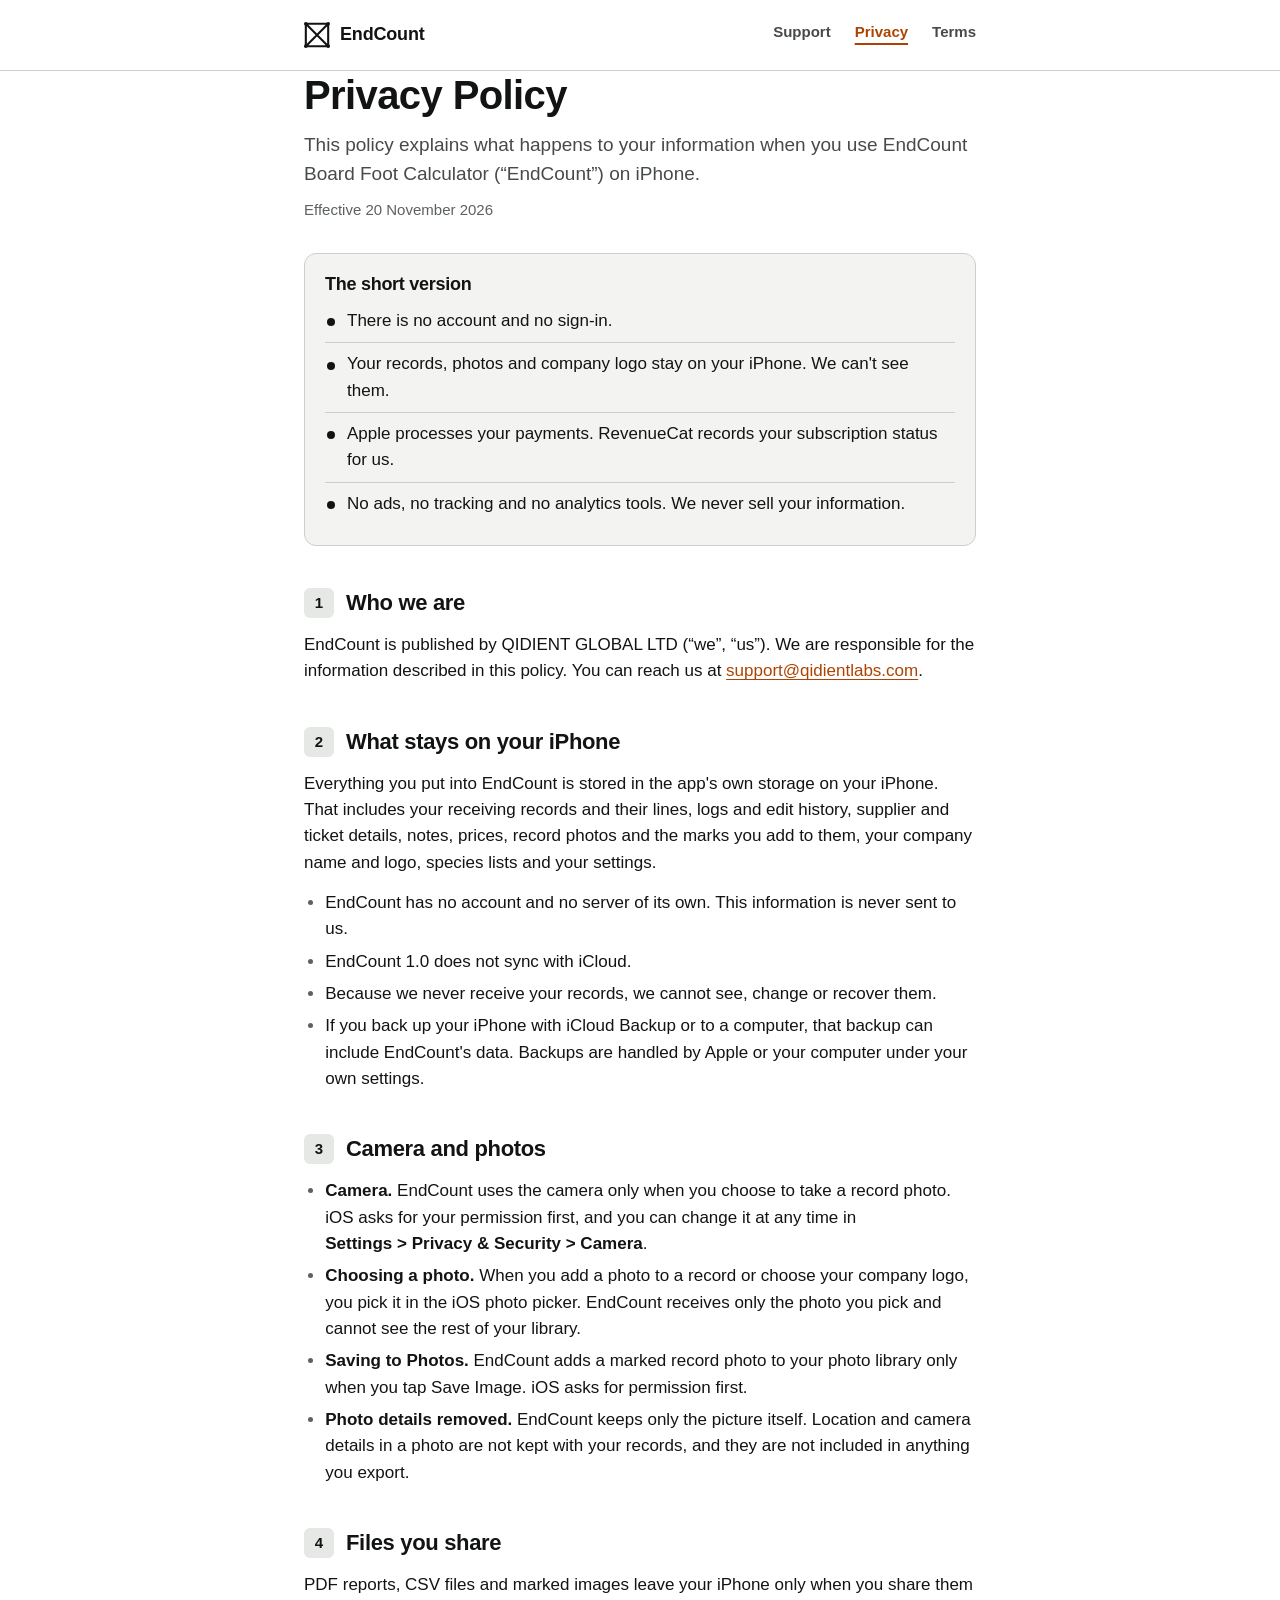
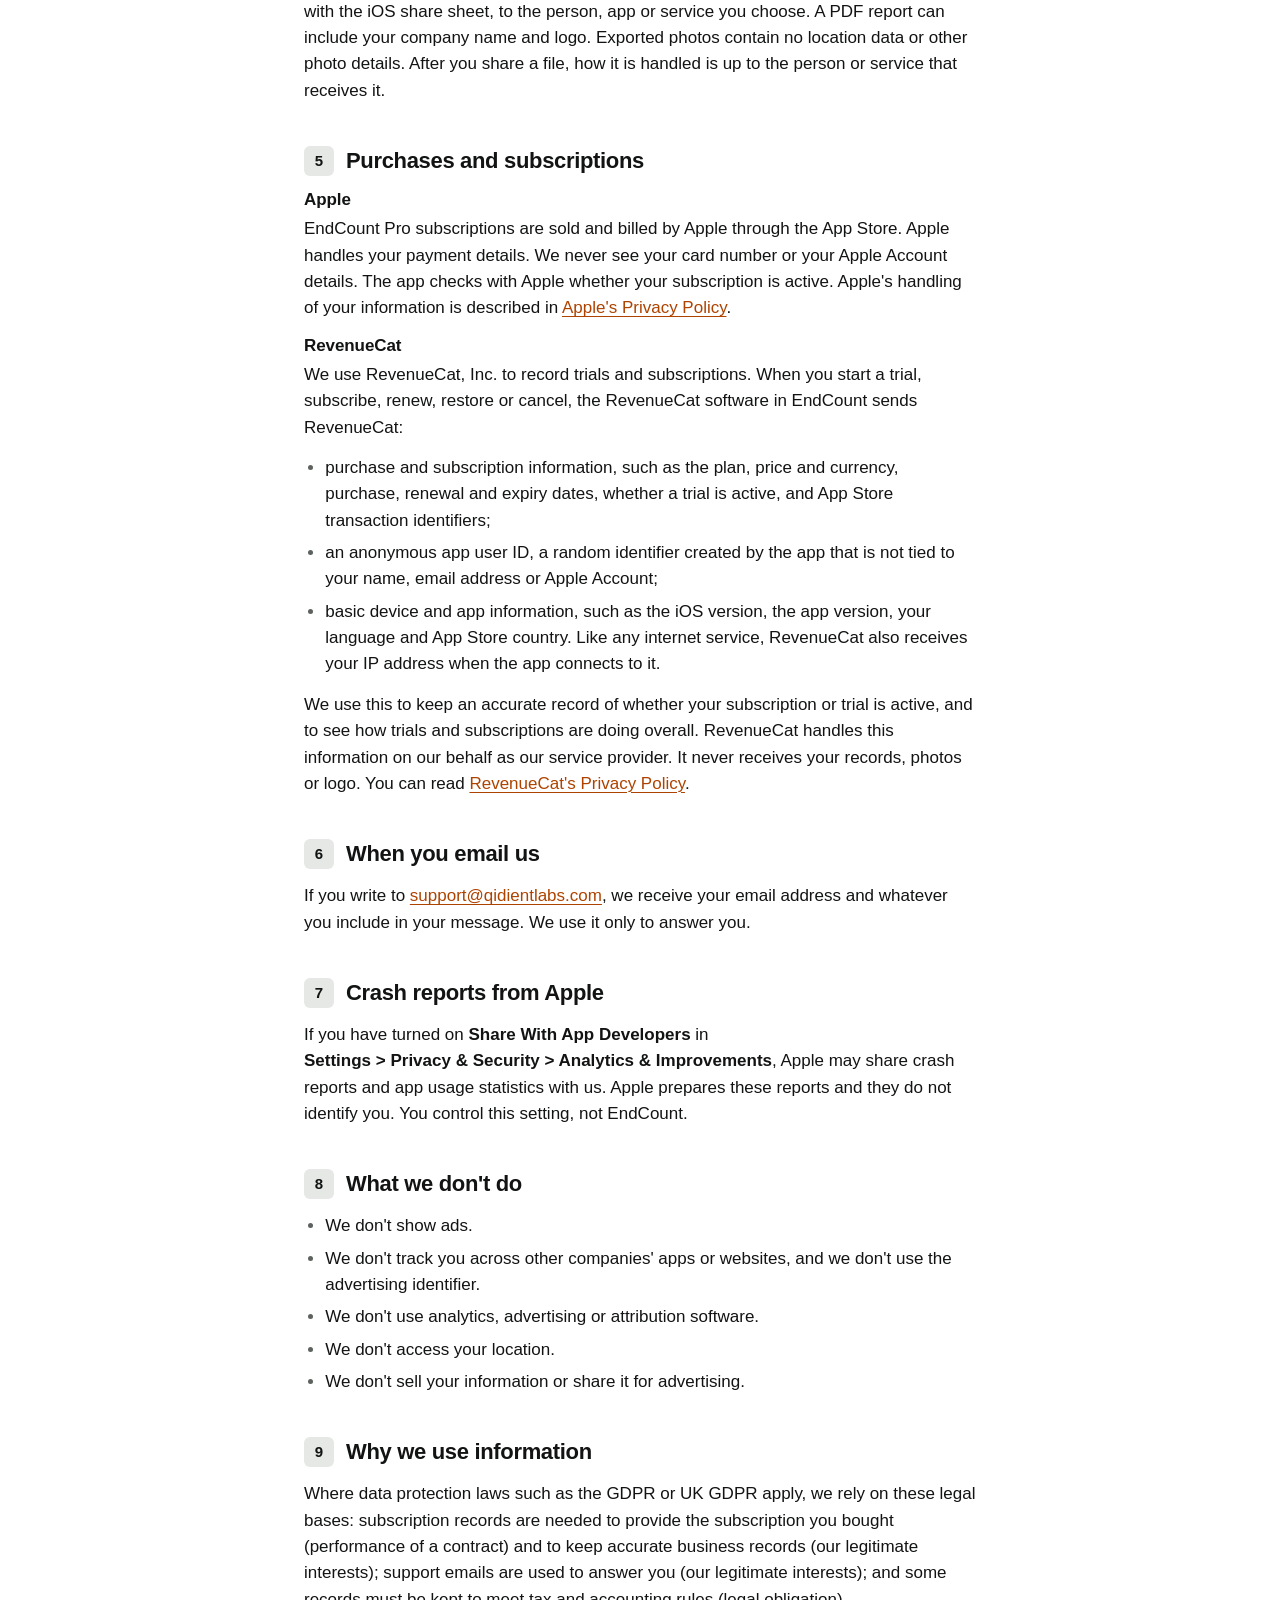
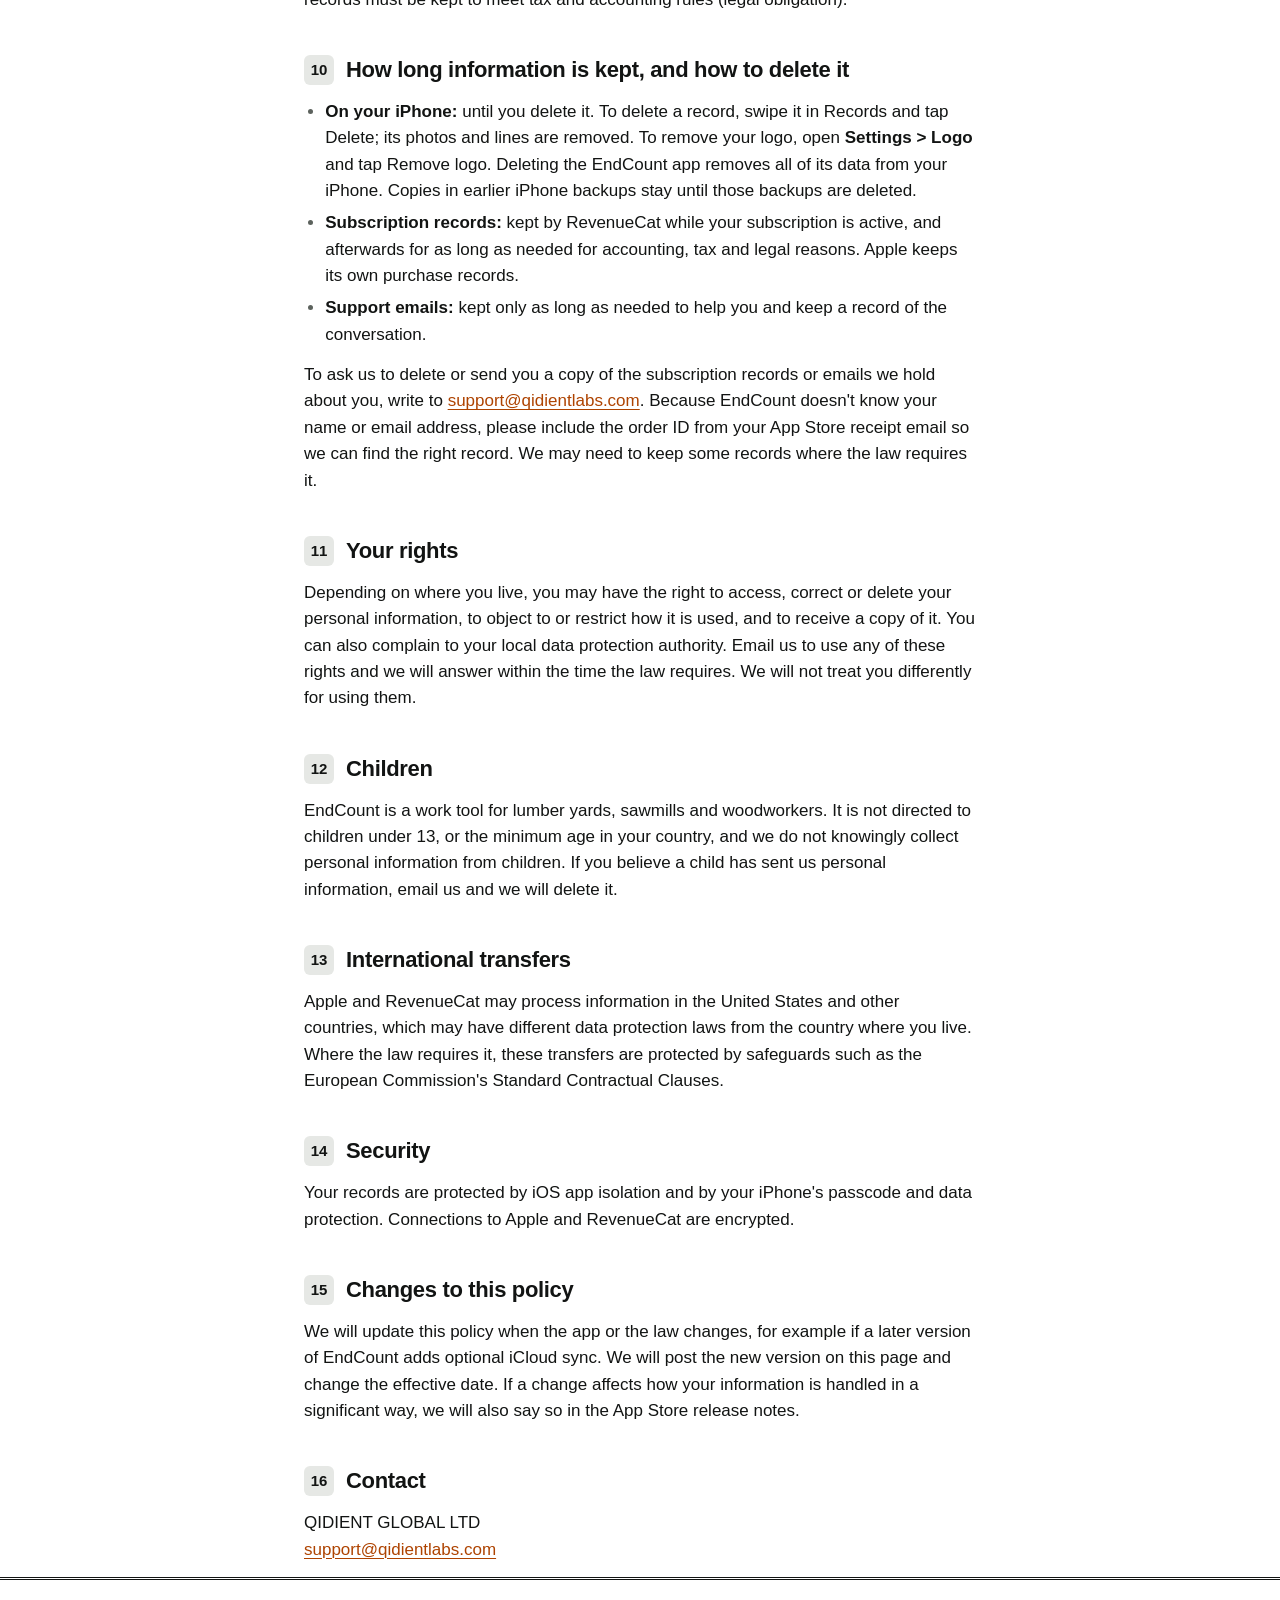
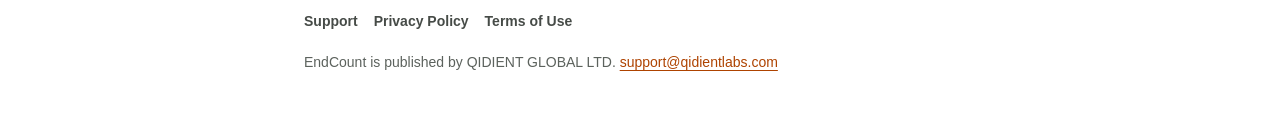
==== privacy/index.html @ c3973f42 "Add EndCount support, privacy and terms pages Co-Authored-By: Claude Opus 5.5 <noreply@anthropic.com" ====
<!doctype html>
<html lang="en">
<head>
  <meta charset="utf-8">
  <meta name="viewport" content="width=device-width, initial-scale=1">
  <title>EndCount Privacy Policy</title>
  <meta name="description" content="How EndCount Board Foot Calculator handles your information: no account, records and photos stay on your iPhone, Apple processes payments and RevenueCat records subscription status.">
  <meta name="color-scheme" content="light dark">
  <meta name="theme-color" content="#FFFFFF" media="(prefers-color-scheme: light)">
  <meta name="theme-color" content="#0F1110" media="(prefers-color-scheme: dark)">
  <link rel="canonical" href="https://jerryjrdev.github.io/endcount/privacy/">
  <link rel="icon" type="image/svg+xml" href="data:image/svg+xml,%3Csvg xmlns='http://www.w3.org/2000/svg' viewBox='0 0 100 100'%3E%3Crect width='100' height='100' rx='22' fill='%23FFFFFF'/%3E%3Cg transform='translate(20 20) scale(.6)'%3E%3Cg fill='%23121413'%3E%3Ccircle cx='7' cy='7' r='7'/%3E%3Ccircle cx='93' cy='7' r='7'/%3E%3Ccircle cx='93' cy='93' r='7'/%3E%3Ccircle cx='7' cy='93' r='7'/%3E%3C/g%3E%3Cpath d='M7 7H93V93H7ZM7 7L93 93M93 7L7 93' fill='none' stroke='%23121413' stroke-width='9' stroke-linecap='round' stroke-linejoin='round'/%3E%3C/g%3E%3C/svg%3E">
  <link rel="stylesheet" href="../style.css">
</head>
<body>
  <a class="skip" href="#main">Skip to content</a>

  <header class="site-header">
    <div class="wrap">
      <a class="brand" href="../">
        <svg class="glyph" viewBox="0 0 100 100" aria-hidden="true" focusable="false"><g fill="currentColor"><circle cx="7" cy="7" r="7"/><circle cx="93" cy="7" r="7"/><circle cx="93" cy="93" r="7"/><circle cx="7" cy="93" r="7"/></g><path d="M7 7H93V93H7ZM7 7L93 93M93 7L7 93" fill="none" stroke="currentColor" stroke-width="8" stroke-linecap="round" stroke-linejoin="round"/></svg>
        <span>EndCount</span>
      </a>
      <nav aria-label="Site">
        <ul class="nav">
          <li><a href="../">Support</a></li>
          <li><a href="./" aria-current="page">Privacy</a></li>
          <li><a href="../terms/">Terms</a></li>
        </ul>
      </nav>
    </div>
  </header>

  <main id="main" class="wrap">
    <div class="page-head">
      <h1>Privacy Policy</h1>
      <p class="lede">This policy explains what happens to your information when you use EndCount Board Foot Calculator (“EndCount”) on iPhone.</p>
      <p class="meta">Effective 20 November 2026</p>
    </div>

    <section class="card" aria-labelledby="glance-title">
      <h2 id="glance-title">The short version</h2>
      <ul class="glance">
        <li>There is no account and no sign-in.</li>
        <li>Your records, photos and company logo stay on your iPhone. We can't see them.</li>
        <li>Apple processes your payments. RevenueCat records your subscription status for us.</li>
        <li>No ads, no tracking and no analytics tools. We never sell your information.</li>
      </ul>
    </section>

    <h2 id="who" class="tagged"><span class="tag">1</span><span>Who we are</span></h2>
    <p>EndCount is published by QIDIENT GLOBAL LTD (“we”, “us”). We are responsible for the information described in this policy. You can reach us at <a href="mailto:support@qidientlabs.com">support@qidientlabs.com</a>.</p>

    <h2 id="on-device" class="tagged"><span class="tag">2</span><span>What stays on your iPhone</span></h2>
    <p>Everything you put into EndCount is stored in the app's own storage on your iPhone. That includes your receiving records and their lines, logs and edit history, supplier and ticket details, notes, prices, record photos and the marks you add to them, your company name and logo, species lists and your settings.</p>
    <ul>
      <li>EndCount has no account and no server of its own. This information is never sent to us.</li>
      <li>EndCount 1.0 does not sync with iCloud.</li>
      <li>Because we never receive your records, we cannot see, change or recover them.</li>
      <li>If you back up your iPhone with iCloud Backup or to a computer, that backup can include EndCount's data. Backups are handled by Apple or your computer under your own settings.</li>
    </ul>

    <h2 id="camera-photos" class="tagged"><span class="tag">3</span><span>Camera and photos</span></h2>
    <ul>
      <li><strong>Camera.</strong> EndCount uses the camera only when you choose to take a record photo. iOS asks for your permission first, and you can change it at any time in <span class="path">Settings &gt; Privacy &amp; Security &gt; Camera</span>.</li>
      <li><strong>Choosing a photo.</strong> When you add a photo to a record or choose your company logo, you pick it in the iOS photo picker. EndCount receives only the photo you pick and cannot see the rest of your library.</li>
      <li><strong>Saving to Photos.</strong> EndCount adds a marked record photo to your photo library only when you tap Save Image. iOS asks for permission first.</li>
      <li><strong>Photo details removed.</strong> EndCount keeps only the picture itself. Location and camera details in a photo are not kept with your records, and they are not included in anything you export.</li>
    </ul>

    <h2 id="sharing" class="tagged"><span class="tag">4</span><span>Files you share</span></h2>
    <p>PDF reports, CSV files and marked images leave your iPhone only when you share them with the iOS share sheet, to the person, app or service you choose. A PDF report can include your company name and logo. Exported photos contain no location data or other photo details. After you share a file, how it is handled is up to the person or service that receives it.</p>

    <h2 id="purchases" class="tagged"><span class="tag">5</span><span>Purchases and subscriptions</span></h2>
    <h3>Apple</h3>
    <p>EndCount Pro subscriptions are sold and billed by Apple through the App Store. Apple handles your payment details. We never see your card number or your Apple Account details. The app checks with Apple whether your subscription is active. Apple's handling of your information is described in <a href="https://www.apple.com/legal/privacy/">Apple's Privacy Policy</a>.</p>
    <h3>RevenueCat</h3>
    <p>We use RevenueCat, Inc. to record trials and subscriptions. When you start a trial, subscribe, renew, restore or cancel, the RevenueCat software in EndCount sends RevenueCat:</p>
    <ul>
      <li>purchase and subscription information, such as the plan, price and currency, purchase, renewal and expiry dates, whether a trial is active, and App Store transaction identifiers;</li>
      <li>an anonymous app user ID, a random identifier created by the app that is not tied to your name, email address or Apple Account;</li>
      <li>basic device and app information, such as the iOS version, the app version, your language and App Store country. Like any internet service, RevenueCat also receives your IP address when the app connects to it.</li>
    </ul>
    <p>We use this to keep an accurate record of whether your subscription or trial is active, and to see how trials and subscriptions are doing overall. RevenueCat handles this information on our behalf as our service provider. It never receives your records, photos or logo. You can read <a href="https://www.revenuecat.com/privacy">RevenueCat's Privacy Policy</a>.</p>

    <h2 id="support" class="tagged"><span class="tag">6</span><span>When you email us</span></h2>
    <p>If you write to <a href="mailto:support@qidientlabs.com">support@qidientlabs.com</a>, we receive your email address and whatever you include in your message. We use it only to answer you.</p>

    <h2 id="apple-reports" class="tagged"><span class="tag">7</span><span>Crash reports from Apple</span></h2>
    <p>If you have turned on <span class="path">Share With App Developers</span> in <span class="path">Settings &gt; Privacy &amp; Security &gt; Analytics &amp; Improvements</span>, Apple may share crash reports and app usage statistics with us. Apple prepares these reports and they do not identify you. You control this setting, not EndCount.</p>

    <h2 id="dont" class="tagged"><span class="tag">8</span><span>What we don't do</span></h2>
    <ul>
      <li>We don't show ads.</li>
      <li>We don't track you across other companies' apps or websites, and we don't use the advertising identifier.</li>
      <li>We don't use analytics, advertising or attribution software.</li>
      <li>We don't access your location.</li>
      <li>We don't sell your information or share it for advertising.</li>
    </ul>

    <h2 id="why" class="tagged"><span class="tag">9</span><span>Why we use information</span></h2>
    <p>Where data protection laws such as the GDPR or UK GDPR apply, we rely on these legal bases: subscription records are needed to provide the subscription you bought (performance of a contract) and to keep accurate business records (our legitimate interests); support emails are used to answer you (our legitimate interests); and some records must be kept to meet tax and accounting rules (legal obligation).</p>

    <h2 id="keep-delete" class="tagged"><span class="tag">10</span><span>How long information is kept, and how to delete it</span></h2>
    <ul>
      <li><strong>On your iPhone:</strong> until you delete it. To delete a record, swipe it in Records and tap Delete; its photos and lines are removed. To remove your logo, open <span class="path">Settings &gt; Logo</span> and tap Remove logo. Deleting the EndCount app removes all of its data from your iPhone. Copies in earlier iPhone backups stay until those backups are deleted.</li>
      <li><strong>Subscription records:</strong> kept by RevenueCat while your subscription is active, and afterwards for as long as needed for accounting, tax and legal reasons. Apple keeps its own purchase records.</li>
      <li><strong>Support emails:</strong> kept only as long as needed to help you and keep a record of the conversation.</li>
    </ul>
    <p>To ask us to delete or send you a copy of the subscription records or emails we hold about you, write to <a href="mailto:support@qidientlabs.com">support@qidientlabs.com</a>. Because EndCount doesn't know your name or email address, please include the order ID from your App Store receipt email so we can find the right record. We may need to keep some records where the law requires it.</p>

    <h2 id="rights" class="tagged"><span class="tag">11</span><span>Your rights</span></h2>
    <p>Depending on where you live, you may have the right to access, correct or delete your personal information, to object to or restrict how it is used, and to receive a copy of it. You can also complain to your local data protection authority. Email us to use any of these rights and we will answer within the time the law requires. We will not treat you differently for using them.</p>

    <h2 id="children" class="tagged"><span class="tag">12</span><span>Children</span></h2>
    <p>EndCount is a work tool for lumber yards, sawmills and woodworkers. It is not directed to children under 13, or the minimum age in your country, and we do not knowingly collect personal information from children. If you believe a child has sent us personal information, email us and we will delete it.</p>

    <h2 id="transfers" class="tagged"><span class="tag">13</span><span>International transfers</span></h2>
    <p>Apple and RevenueCat may process information in the United States and other countries, which may have different data protection laws from the country where you live. Where the law requires it, these transfers are protected by safeguards such as the European Commission's Standard Contractual Clauses.</p>

    <h2 id="security" class="tagged"><span class="tag">14</span><span>Security</span></h2>
    <p>Your records are protected by iOS app isolation and by your iPhone's passcode and data protection. Connections to Apple and RevenueCat are encrypted.</p>

    <h2 id="changes" class="tagged"><span class="tag">15</span><span>Changes to this policy</span></h2>
    <p>We will update this policy when the app or the law changes, for example if a later version of EndCount adds optional iCloud sync. We will post the new version on this page and change the effective date. If a change affects how your information is handled in a significant way, we will also say so in the App Store release notes.</p>

    <h2 id="contact" class="tagged"><span class="tag">16</span><span>Contact</span></h2>
    <p>QIDIENT GLOBAL LTD<br>
    <a href="mailto:support@qidientlabs.com">support@qidientlabs.com</a></p>
  </main>

  <footer class="site-footer">
    <div class="wrap">
      <ul class="footer-links">
        <li><a href="../">Support</a></li>
        <li><a href="./">Privacy Policy</a></li>
        <li><a href="../terms/">Terms of Use</a></li>
      </ul>
      <p>EndCount is published by QIDIENT GLOBAL LTD. <a href="mailto:support@qidientlabs.com">support@qidientlabs.com</a></p>
    </div>
  </footer>
</body>
</html>
---- style.css ----
/* EndCount web pages: "End Tag" look (docs/DESIGN.md).
   White tally-sheet canvas, graphite ink, Blaze for links and the current page only.
   No web fonts, no scripts. Light and dark are full peers. */

:root {
  color-scheme: light dark;
  --canvas: #FFFFFF;
  --surface: #F3F4F2;
  --sunken: #E6E8E5;
  --hairline: #CBD0CB;
  --border: #737973;
  --ink: #121413;
  --ink-2: #464B47;
  --ink-3: #5C625D;
  --accent: #AE4300;
  --accent-soft: #FCE9DF;
  --estimate: #3B4790;
  --estimate-soft: #E6E9F7;

  --font: -apple-system, BlinkMacSystemFont, "SF Pro Text", "Segoe UI", Roboto, "Helvetica Neue", Arial, sans-serif;
  --font-num: ui-rounded, "SF Pro Rounded", -apple-system, BlinkMacSystemFont, "Segoe UI", Roboto, Arial, sans-serif;
  --gutter: 16px;
  --measure: 42rem;
}

@media (prefers-color-scheme: dark) {
  :root {
    --canvas: #0F1110;
    --surface: #1A1D1B;
    --sunken: #252926;
    --hairline: #353A36;
    --border: #737A74;
    --ink: #F1F3F1;
    --ink-2: #B8BEB9;
    --ink-3: #959C96;
    --accent: #FF8A57;
    --accent-soft: #3A1D11;
    --estimate: #AEB8F2;
    --estimate-soft: #1F2441;
  }
}

@media (prefers-contrast: more) {
  :root {
    --hairline: #9FA59F;
    --border: #555B56;
    --ink-2: #2E332F;
    --ink-3: #3F4541;
    --accent: #8A3400;
    --estimate: #2B3577;
  }
}

@media (prefers-contrast: more) and (prefers-color-scheme: dark) {
  :root {
    --hairline: #5A615B;
    --border: #9BA29C;
    --ink-2: #DCE1DD;
    --ink-3: #C2C8C3;
    --accent: #FFAE88;
    --estimate: #CBD2FF;
  }
}

*,
*::before,
*::after {
  box-sizing: border-box;
}

html {
  -webkit-text-size-adjust: 100%;
  text-size-adjust: 100%;
}

body {
  margin: 0;
  background: var(--canvas);
  color: var(--ink);
  font-family: var(--font);
  font-size: 1.0625rem;
  line-height: 1.55;
  overflow-wrap: break-word;
  -webkit-font-smoothing: antialiased;
}

/* Skip link */
.skip {
  position: absolute;
  left: var(--gutter);
  top: -100px;
  padding: 10px 14px;
  background: var(--ink);
  color: var(--canvas);
  border-radius: 8px;
  font-weight: 600;
  text-decoration: none;
  z-index: 10;
}
.skip:focus {
  top: 12px;
}

/* Layout */
.wrap {
  width: 100%;
  max-width: calc(var(--measure) + 2 * var(--gutter));
  margin: 0 auto;
  padding: 0 var(--gutter);
}

@media (min-width: 640px) {
  :root {
    --gutter: 24px;
  }
}

/* Header */
.site-header {
  border-bottom: 1px solid var(--hairline);
}
.site-header .wrap {
  display: flex;
  flex-wrap: wrap;
  align-items: center;
  justify-content: space-between;
  gap: 4px 16px;
  padding-top: 10px;
  padding-bottom: 10px;
}

.brand {
  display: inline-flex;
  align-items: center;
  gap: 10px;
  min-height: 44px;
  color: var(--ink);
  text-decoration: none;
  font-weight: 700;
  font-size: 1.125rem;
  letter-spacing: -0.01em;
}
.brand .glyph {
  width: 26px;
  height: 26px;
}

.glyph {
  display: block;
  flex: none;
  color: var(--ink);
}

.nav {
  display: flex;
  flex-wrap: wrap;
  gap: 0 4px;
  margin: 0 -10px;
  padding: 0;
  list-style: none;
}
.nav a {
  display: inline-flex;
  align-items: center;
  min-height: 44px;
  padding: 0 10px;
  color: var(--ink-2);
  font-size: 0.9375rem;
  font-weight: 600;
  text-decoration: none;
  border-radius: 8px;
}
.nav a:hover {
  color: var(--ink);
}
.nav a[aria-current="page"] {
  color: var(--accent);
  text-decoration: underline;
  text-decoration-thickness: 2px;
  text-underline-offset: 6px;
}

/* Main */
main {
  padding-top: 40px;
  padding-bottom: 56px;
}

.page-head {
  margin-bottom: 32px;
}
.page-head .glyph {
  width: 56px;
  height: 56px;
  margin-bottom: 20px;
}

h1,
h2,
h3 {
  color: var(--ink);
  line-height: 1.2;
  letter-spacing: -0.015em;
}

h1 {
  margin: 0 0 12px;
  font-size: 2.125rem;
  font-weight: 700;
}
@media (min-width: 640px) {
  h1 {
    font-size: 2.5rem;
  }
}

h2 {
  margin: 44px 0 12px;
  font-size: 1.375rem;
  font-weight: 700;
}

h3 {
  margin: 0 0 6px;
  font-size: 1.0625rem;
  font-weight: 600;
  letter-spacing: -0.005em;
}

p,
ul,
ol {
  margin: 0 0 14px;
}

ul,
ol {
  padding-left: 1.25em;
}
li {
  margin-bottom: 6px;
}
li::marker {
  color: var(--ink-3);
}

.lede {
  margin: 0;
  color: var(--ink-2);
  font-size: 1.1875rem;
  line-height: 1.5;
}

.meta {
  margin: 10px 0 0;
  color: var(--ink-3);
  font-size: 0.9375rem;
}

a {
  color: var(--accent);
  text-decoration: underline;
  text-decoration-thickness: 1px;
  text-underline-offset: 3px;
}
a:hover {
  text-decoration-thickness: 2px;
}

:focus-visible {
  outline: 2px solid var(--accent);
  outline-offset: 2px;
  border-radius: 4px;
}

strong {
  font-weight: 600;
}

.path {
  font-weight: 600;
  white-space: nowrap;
}

.num {
  font-family: var(--font-num);
  font-variant-numeric: tabular-nums;
}

/* Numbered section tags, like the line-number tags on a tally */
.tagged {
  display: flex;
  align-items: baseline;
  gap: 12px;
}
.tag {
  display: inline-flex;
  flex: none;
  align-items: center;
  justify-content: center;
  min-width: 30px;
  height: 30px;
  padding: 0 6px;
  border-radius: 6px;
  background: var(--sunken);
  color: var(--ink);
  font-family: var(--font-num);
  font-variant-numeric: tabular-nums;
  font-size: 0.9375rem;
  font-weight: 600;
  letter-spacing: 0;
  transform: translateY(-2px);
}

/* Cards */
.card {
  margin: 0 0 16px;
  padding: 20px;
  border: 1px solid var(--hairline);
  border-radius: 12px;
  background: var(--surface);
}
.card > :last-child {
  margin-bottom: 0;
}
.card h2 {
  margin-top: 0;
  font-size: 1.125rem;
}

.contact-label {
  margin: 0 0 4px;
  color: var(--ink-2);
  font-size: 0.9375rem;
  font-weight: 600;
}
.contact-email {
  display: inline-block;
  margin: 0 0 8px;
  font-size: 1.375rem;
  font-weight: 700;
  letter-spacing: -0.01em;
  overflow-wrap: anywhere;
}
.contact-note {
  margin: 0;
  color: var(--ink-2);
  font-size: 0.9375rem;
}

.glance {
  list-style: none;
  margin: 0;
  padding: 0;
}
.glance li {
  position: relative;
  margin: 0;
  padding: 8px 0 8px 22px;
  border-top: 1px solid var(--hairline);
}
.glance li:first-child {
  border-top: 0;
  padding-top: 0;
}
.glance li::before {
  content: "";
  position: absolute;
  left: 2px;
  top: calc(8px + 0.62em);
  width: 8px;
  height: 8px;
  border-radius: 50%;
  background: var(--ink);
}
.glance li:first-child::before {
  top: 0.62em;
}

/* FAQ: question rows separated by hairlines */
.faq {
  margin: 0;
  padding: 0;
  list-style: none;
  border-top: 1px solid var(--hairline);
}
.faq > li {
  margin: 0;
  padding: 20px 0;
  border-bottom: 1px solid var(--hairline);
}
.faq > li > :last-child {
  margin-bottom: 0;
}
.faq p,
.faq ul {
  color: var(--ink-2);
}

/* Estimate note (Carbon), as in the app's disclaimer footer */
.note {
  display: flex;
  gap: 12px;
  align-items: flex-start;
  margin: 0 0 16px;
  padding: 14px 16px;
  border-radius: 10px;
  background: var(--estimate-soft);
  color: var(--ink);
  font-size: 0.9375rem;
}
.note svg {
  flex: none;
  width: 20px;
  height: 20px;
  margin-top: 1px;
  color: var(--estimate);
}
.note p {
  margin: 0;
}

/* Price table */
.plans {
  width: 100%;
  margin: 0 0 16px;
  border-collapse: collapse;
  font-size: 1rem;
}
.plans th,
.plans td {
  padding: 10px 0;
  border-bottom: 1px solid var(--hairline);
  text-align: left;
  vertical-align: top;
}
.plans th {
  font-weight: 600;
}
.plans td {
  text-align: right;
  font-family: var(--font-num);
  font-variant-numeric: tabular-nums;
  font-weight: 600;
  white-space: nowrap;
}
.plans caption {
  caption-side: bottom;
  padding-top: 8px;
  color: var(--ink-3);
  font-size: 0.875rem;
  text-align: left;
}

/* Footer: the ledger double rule closes the sheet */
.site-footer {
  border-top: 3px double var(--ink);
}
.site-footer .wrap {
  padding-top: 20px;
  padding-bottom: 36px;
  color: var(--ink-3);
  font-size: 0.875rem;
}
.site-footer p {
  margin: 0 0 6px;
}
.footer-links {
  display: flex;
  flex-wrap: wrap;
  gap: 0 16px;
  margin: 0 0 8px;
  padding: 0;
  list-style: none;
}
.footer-links li {
  margin: 0;
}
.footer-links a {
  display: inline-flex;
  align-items: center;
  min-height: 44px;
  color: var(--ink-2);
  font-weight: 600;
  text-decoration: none;
}
.footer-links a:hover {
  color: var(--ink);
  text-decoration: underline;
}

/* 404 */
.big-num {
  margin: 0 0 8px;
  color: var(--ink-3);
  font-family: var(--font-num);
  font-variant-numeric: tabular-nums;
  font-size: 1rem;
  font-weight: 600;
}

@media print {
  .site-header .nav,
  .skip {
    display: none;
  }
  a {
    color: inherit;
  }
}
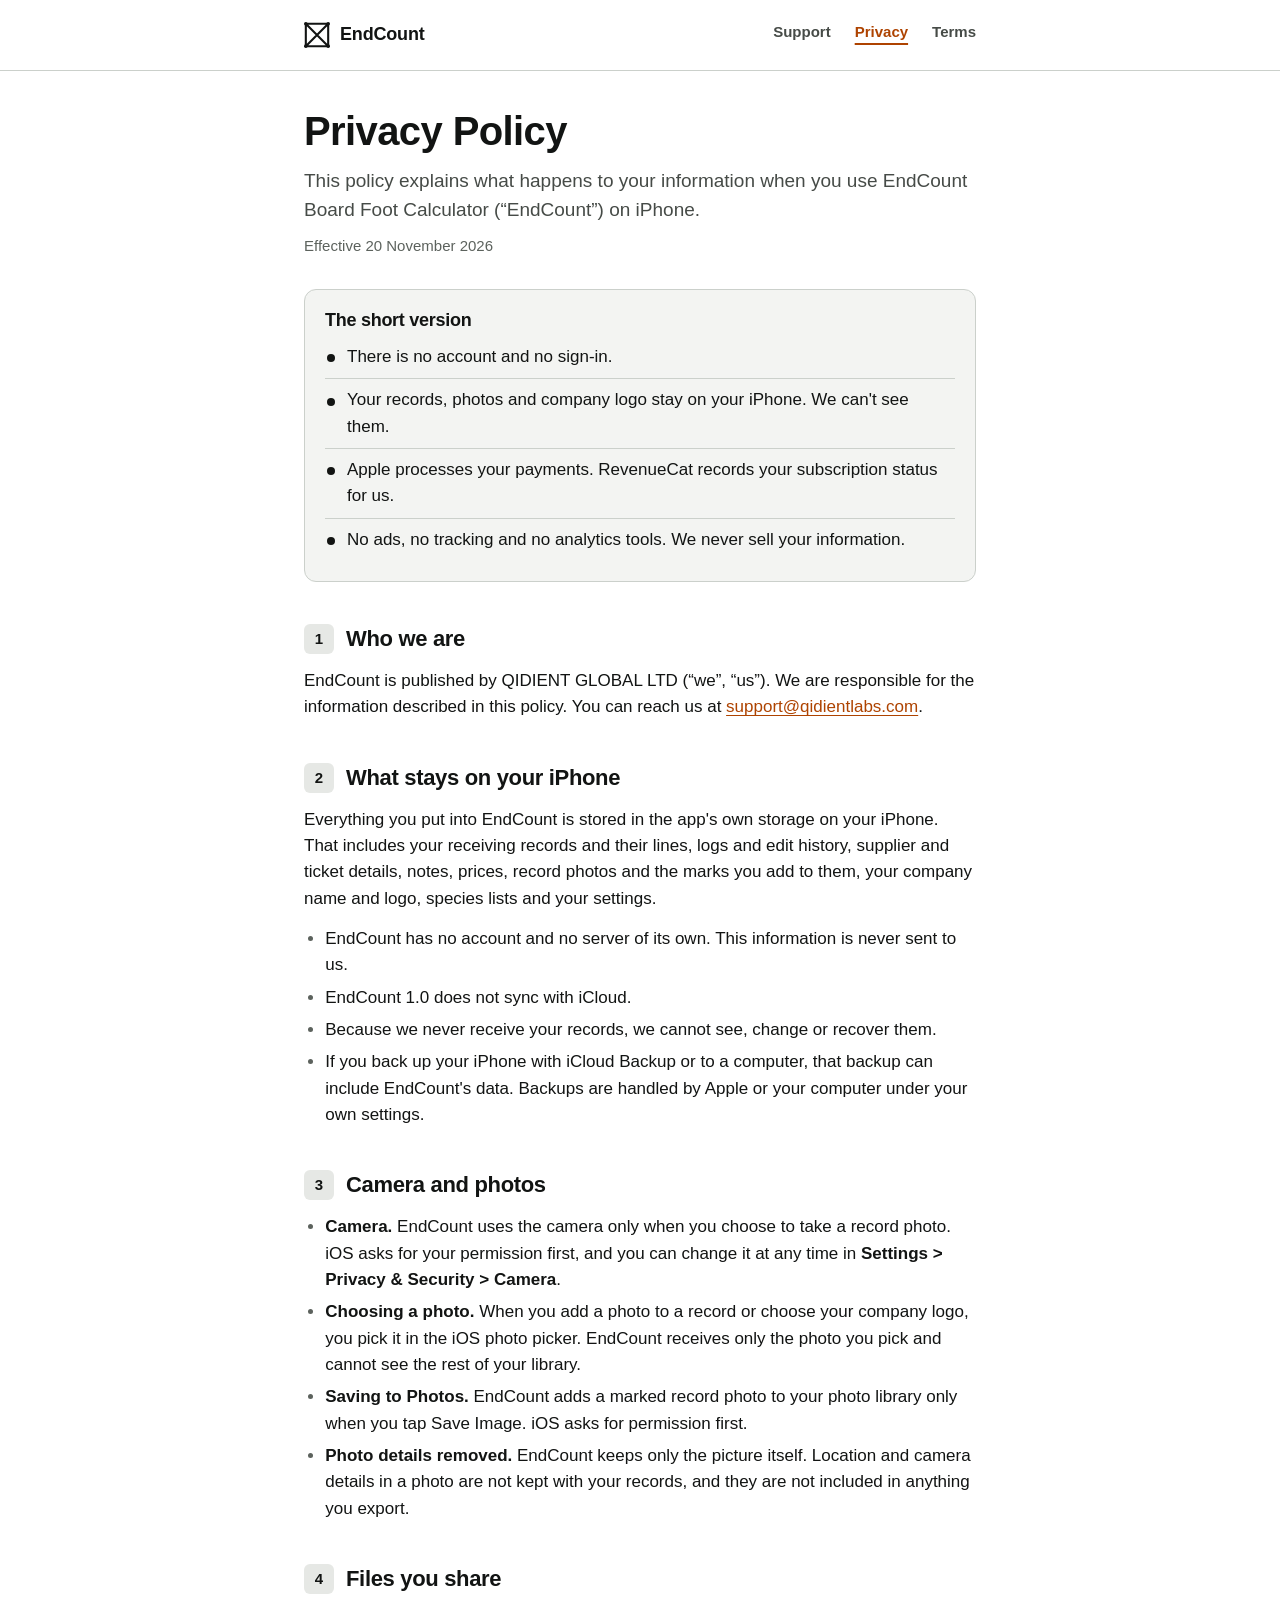
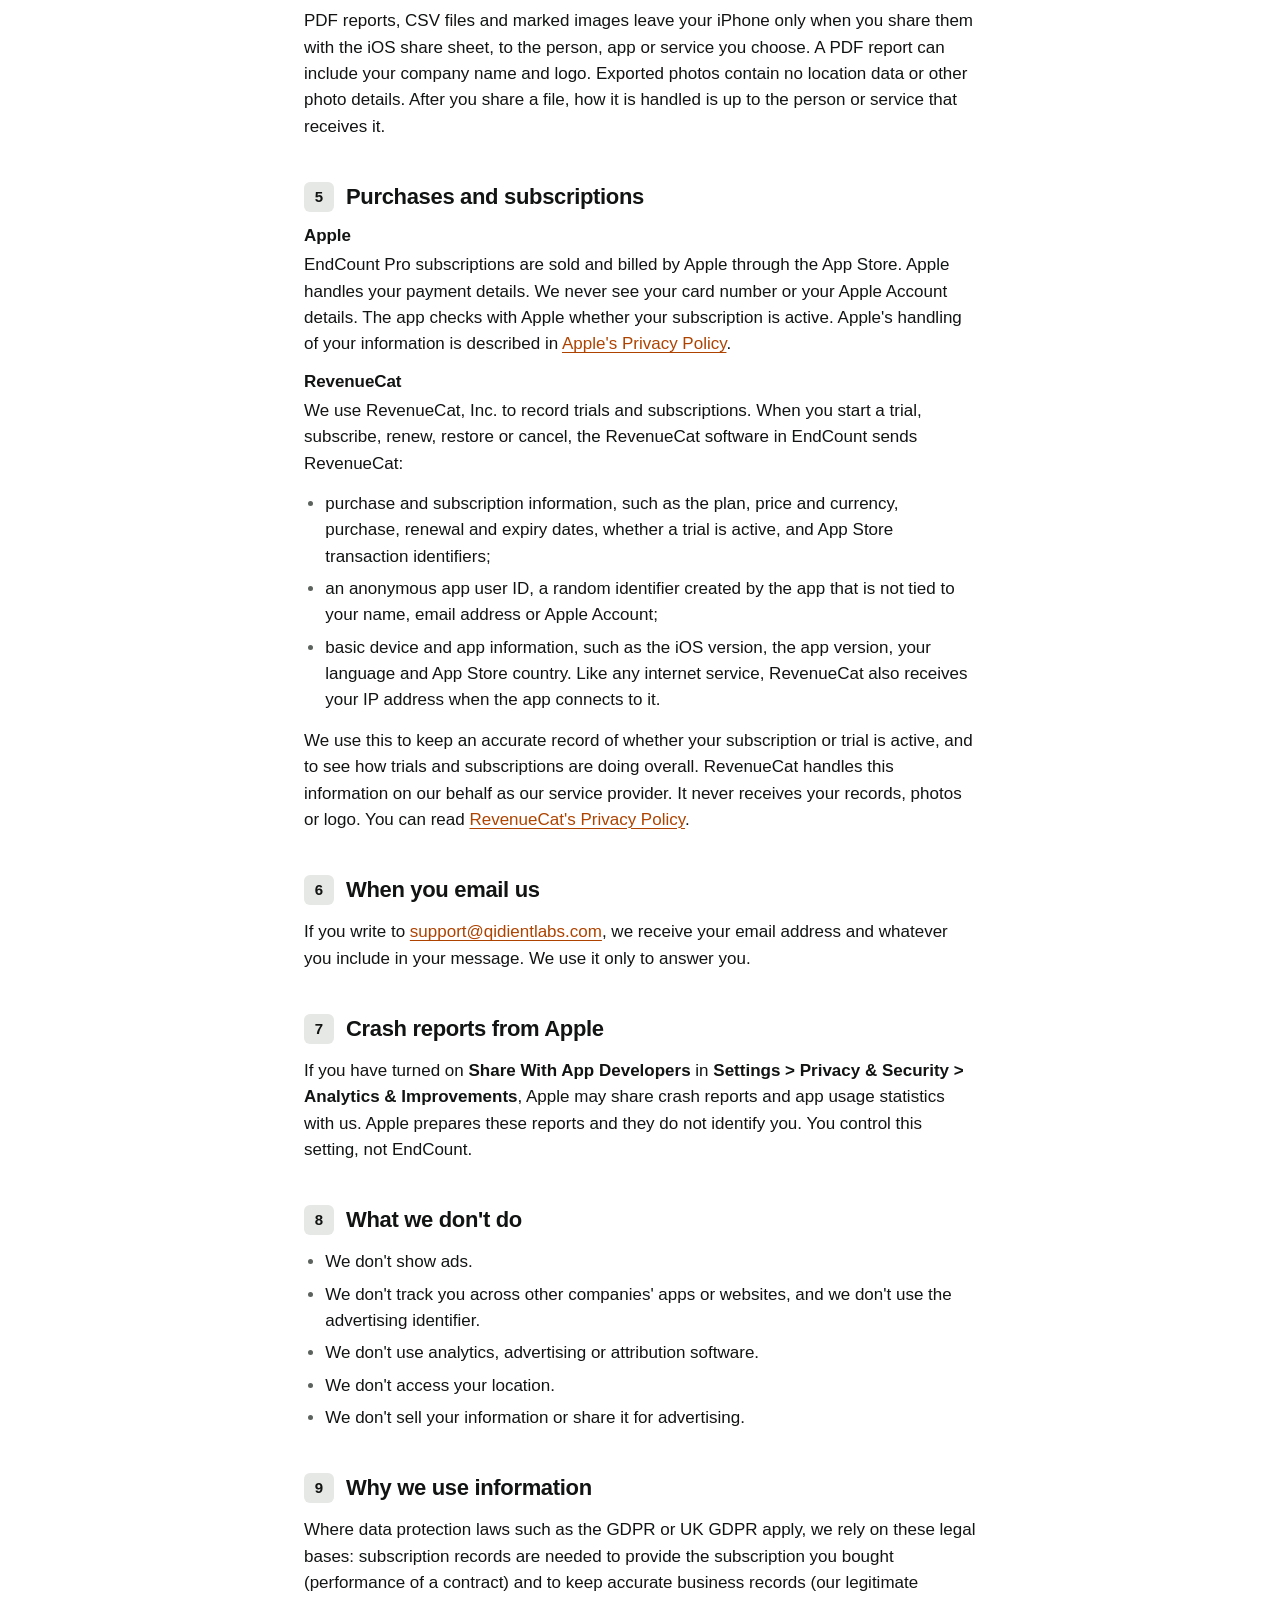
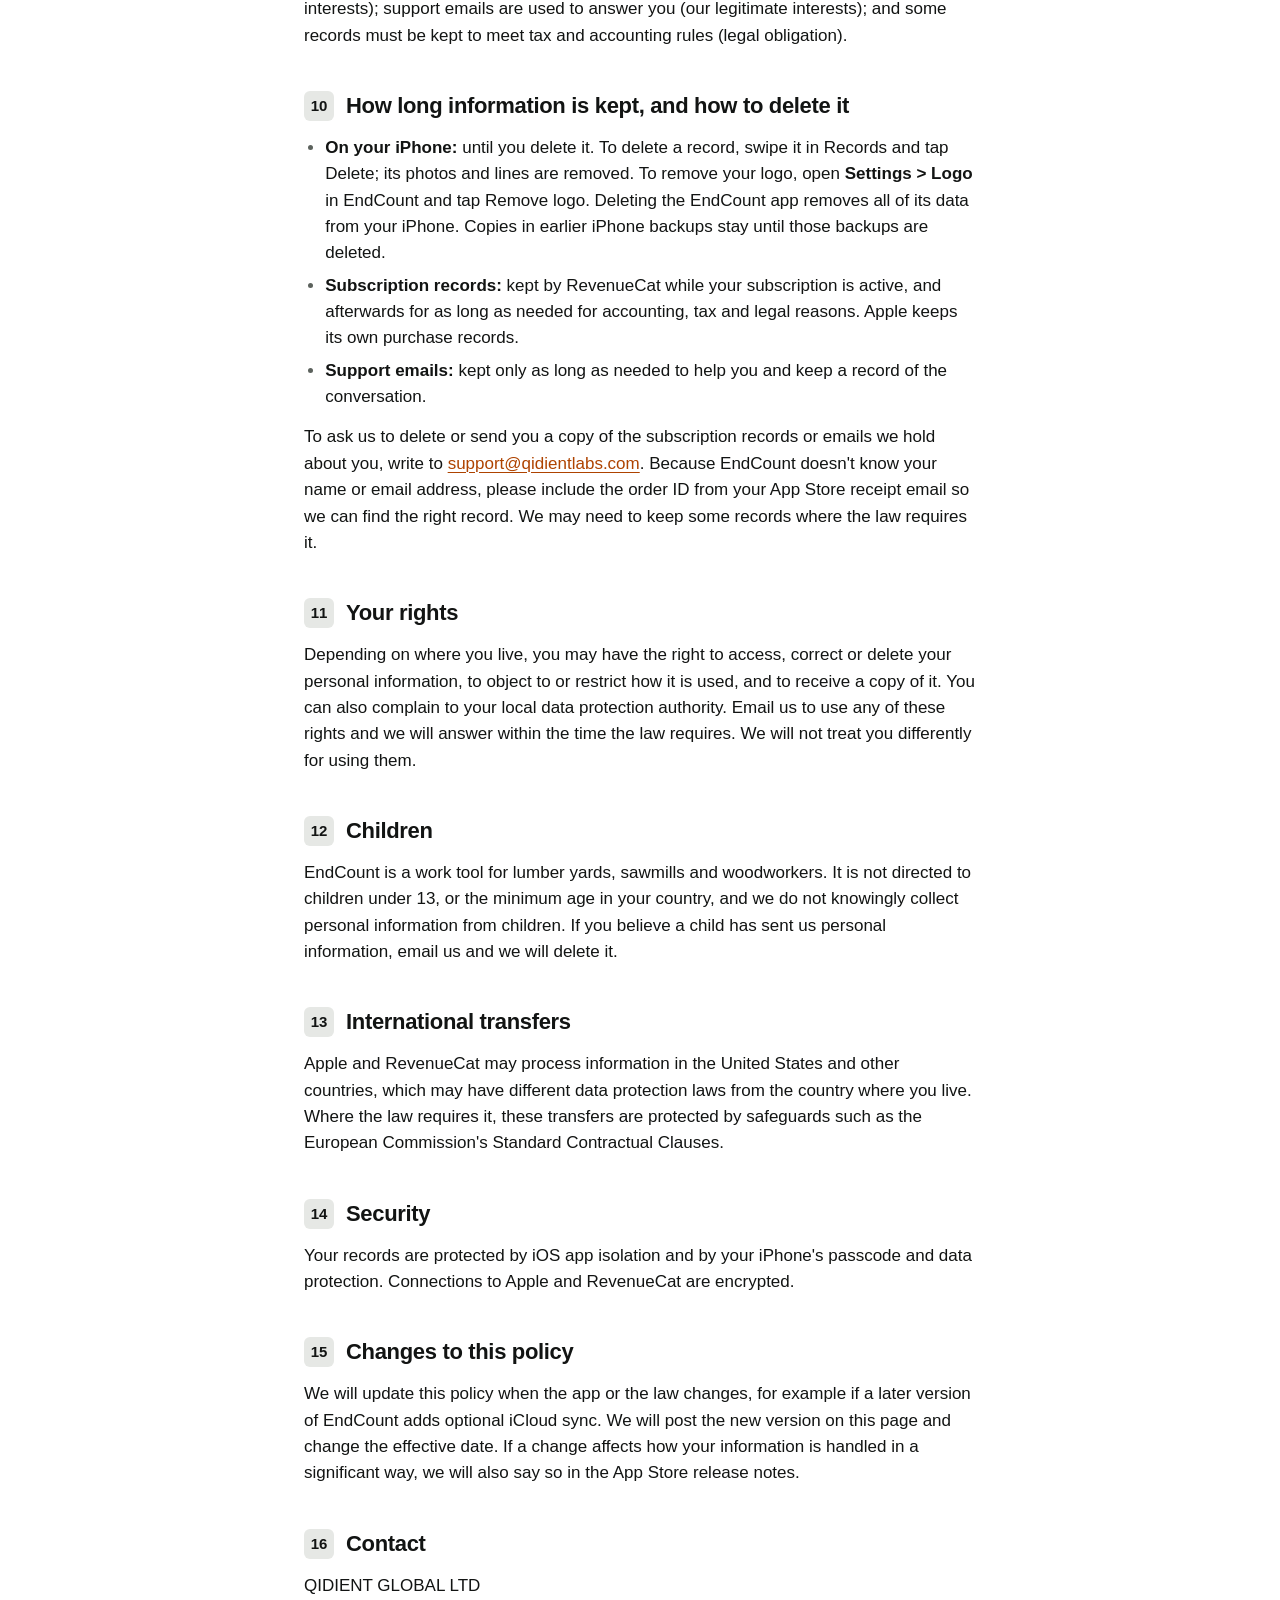
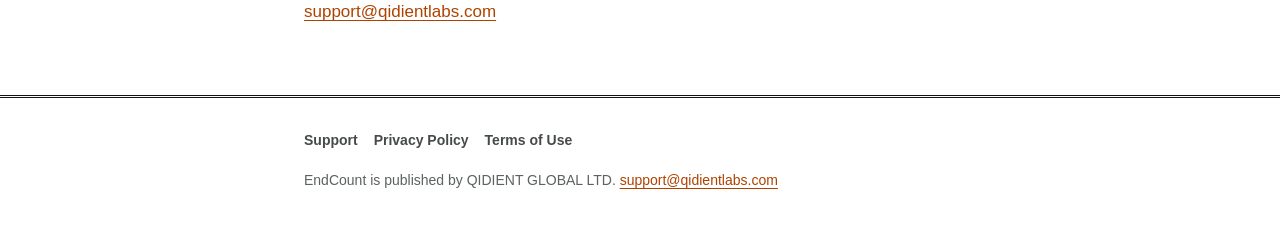
==== commit 87153c68: "Fix page spacing and line wrapping on narrow screens Co-Authored-By: Claude Opus 5.5 <noreply@anthro" ====
--- a/privacy/index.html
+++ b/privacy/index.html
@@ -62,7 +62,7 @@
 
     <h2 id="camera-photos" class="tagged"><span class="tag">3</span><span>Camera and photos</span></h2>
     <ul>
-      <li><strong>Camera.</strong> EndCount uses the camera only when you choose to take a record photo. iOS asks for your permission first, and you can change it at any time in <span class="path">Settings &gt; Privacy &amp; Security &gt; Camera</span>.</li>
+      <li><strong>Camera.</strong> EndCount uses the camera only when you choose to take a record photo. iOS asks for your permission first, and you can change it at any time in <span class="path">Settings&nbsp;&gt; Privacy &amp; Security&nbsp;&gt; Camera</span>.</li>
       <li><strong>Choosing a photo.</strong> When you add a photo to a record or choose your company logo, you pick it in the iOS photo picker. EndCount receives only the photo you pick and cannot see the rest of your library.</li>
       <li><strong>Saving to Photos.</strong> EndCount adds a marked record photo to your photo library only when you tap Save Image. iOS asks for permission first.</li>
       <li><strong>Photo details removed.</strong> EndCount keeps only the picture itself. Location and camera details in a photo are not kept with your records, and they are not included in anything you export.</li>
@@ -87,7 +87,7 @@
     <p>If you write to <a href="mailto:support@qidientlabs.com">support@qidientlabs.com</a>, we receive your email address and whatever you include in your message. We use it only to answer you.</p>
 
     <h2 id="apple-reports" class="tagged"><span class="tag">7</span><span>Crash reports from Apple</span></h2>
-    <p>If you have turned on <span class="path">Share With App Developers</span> in <span class="path">Settings &gt; Privacy &amp; Security &gt; Analytics &amp; Improvements</span>, Apple may share crash reports and app usage statistics with us. Apple prepares these reports and they do not identify you. You control this setting, not EndCount.</p>
+    <p>If you have turned on <span class="path">Share With App Developers</span> in <span class="path">Settings&nbsp;&gt; Privacy &amp; Security&nbsp;&gt; Analytics &amp; Improvements</span>, Apple may share crash reports and app usage statistics with us. Apple prepares these reports and they do not identify you. You control this setting, not EndCount.</p>
 
     <h2 id="dont" class="tagged"><span class="tag">8</span><span>What we don't do</span></h2>
     <ul>
@@ -103,7 +103,7 @@
 
     <h2 id="keep-delete" class="tagged"><span class="tag">10</span><span>How long information is kept, and how to delete it</span></h2>
     <ul>
-      <li><strong>On your iPhone:</strong> until you delete it. To delete a record, swipe it in Records and tap Delete; its photos and lines are removed. To remove your logo, open <span class="path">Settings &gt; Logo</span> and tap Remove logo. Deleting the EndCount app removes all of its data from your iPhone. Copies in earlier iPhone backups stay until those backups are deleted.</li>
+      <li><strong>On your iPhone:</strong> until you delete it. To delete a record, swipe it in Records and tap Delete; its photos and lines are removed. To remove your logo, open <span class="path">Settings&nbsp;&gt; Logo</span> in EndCount and tap Remove logo. Deleting the EndCount app removes all of its data from your iPhone. Copies in earlier iPhone backups stay until those backups are deleted.</li>
       <li><strong>Subscription records:</strong> kept by RevenueCat while your subscription is active, and afterwards for as long as needed for accounting, tax and legal reasons. Apple keeps its own purchase records.</li>
       <li><strong>Support emails:</strong> kept only as long as needed to help you and keep a record of the conversation.</li>
     </ul>
--- a/style.css
+++ b/style.css
@@ -180,9 +180,9 @@
   text-underline-offset: 6px;
 }
 
-/* Main */
-main {
-  padding-top: 40px;
+/* Main (main.wrap so it outranks the .wrap padding shorthand) */
+main.wrap {
+  padding-top: 36px;
   padding-bottom: 56px;
 }
 
@@ -279,6 +279,9 @@
 
 .path {
   font-weight: 600;
+}
+
+.nobr {
   white-space: nowrap;
 }
 
@@ -396,6 +399,9 @@
 .faq ul {
   color: var(--ink-2);
 }
+.faq ul {
+  list-style: disc;
+}
 
 /* Estimate note (Carbon), as in the app's disclaimer footer */
 .note {
